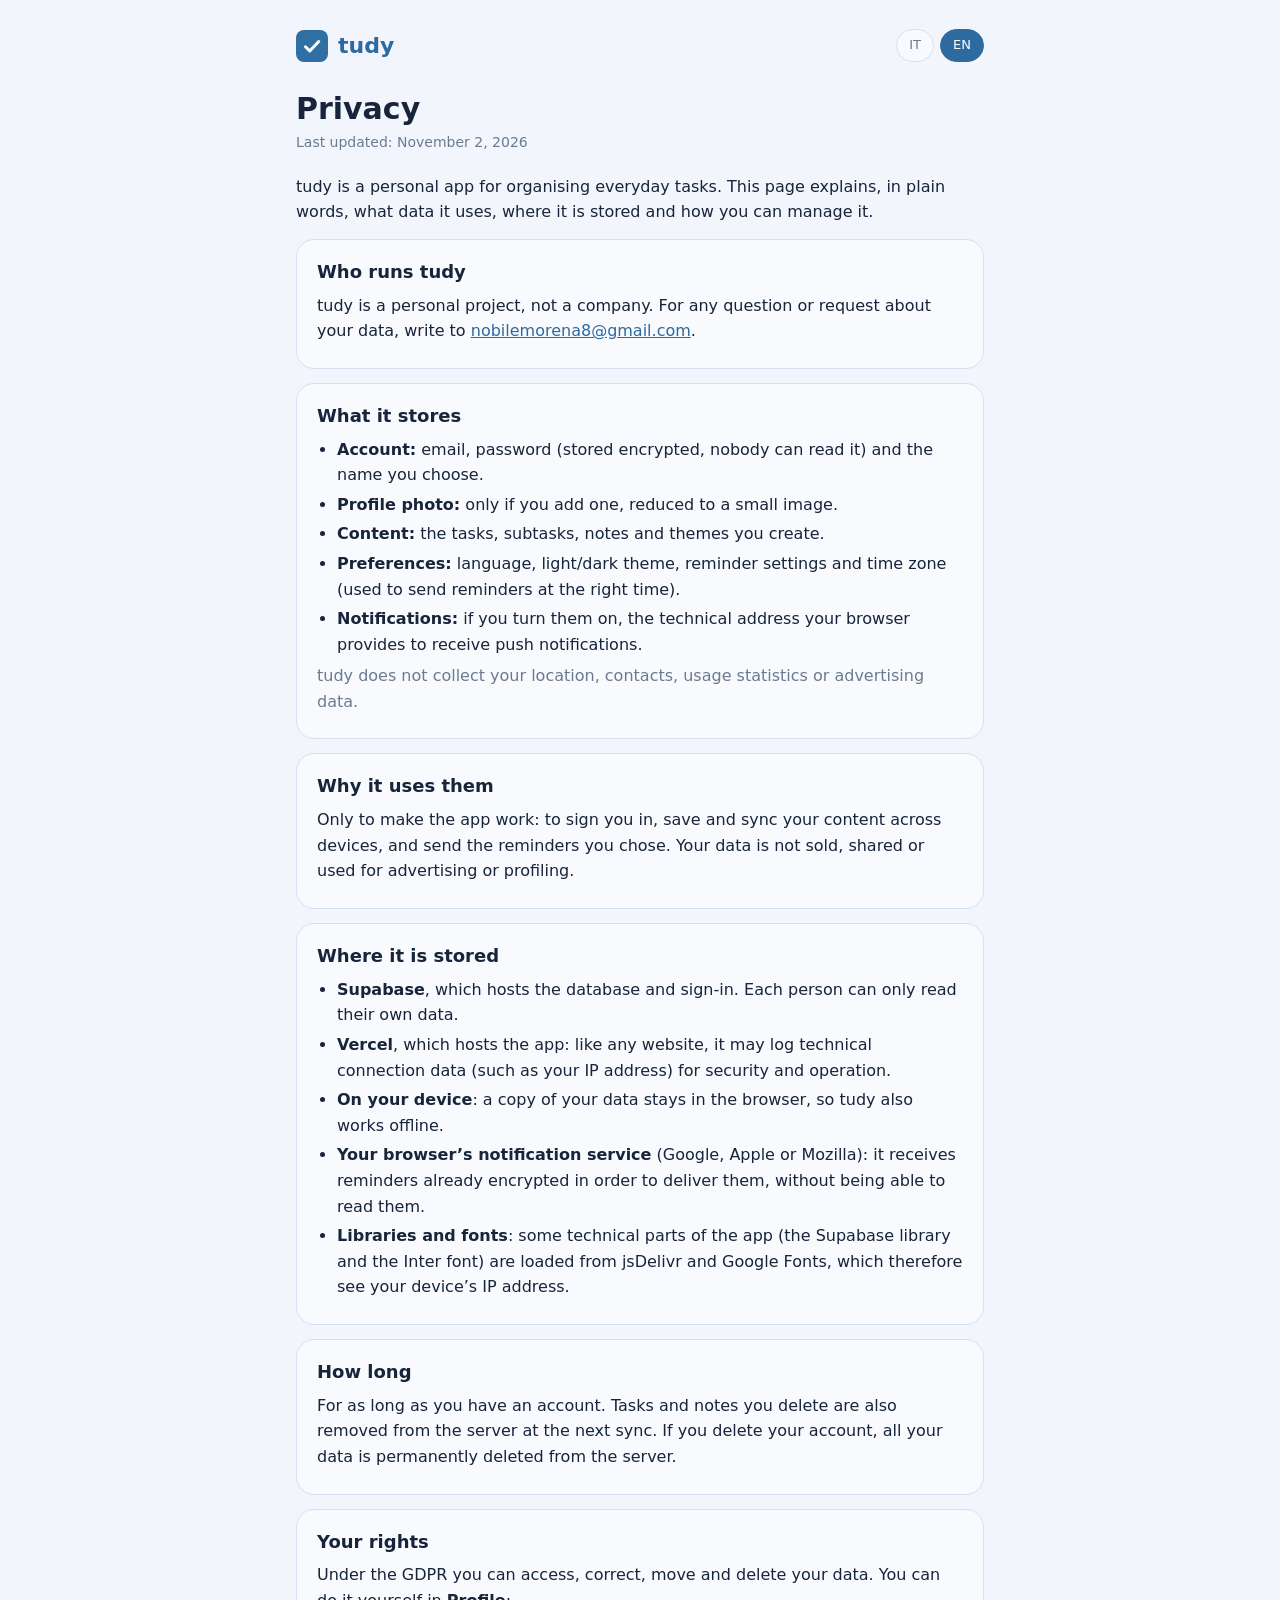
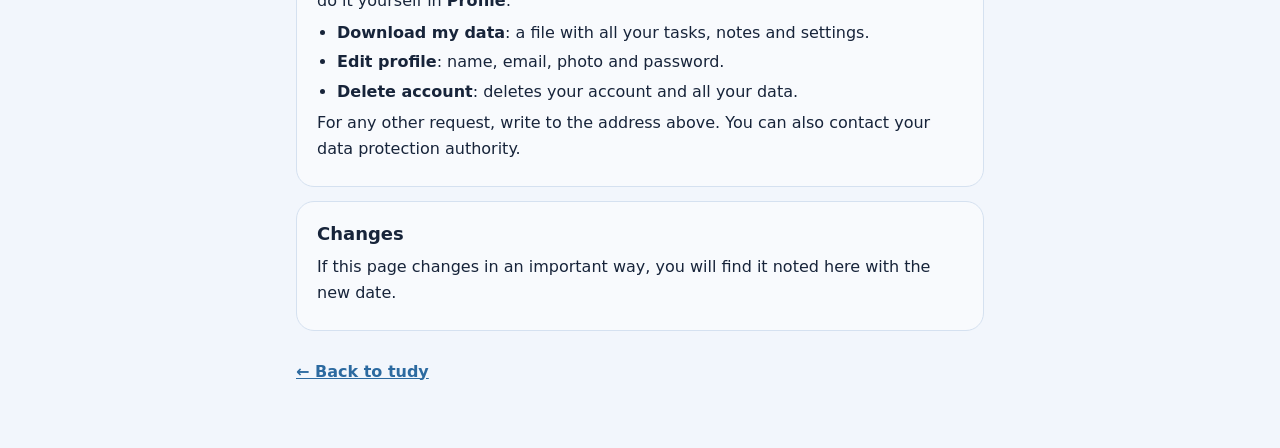
==== privacy.html @ e4726b3e "Add files via upload" ====
<!DOCTYPE html>
<html lang="it">
<head>
<meta charset="UTF-8">
<meta name="viewport" content="width=device-width, initial-scale=1, viewport-fit=cover">
<meta name="theme-color" content="#0c1424">
<link rel="icon" type="image/png" sizes="64x64" href="icons/favicon-64.png">
<title>tudy · Privacy</title>
<style>
:root{--bg:#f2f6fc;--sf:#f8fafd;--bd:#d5e1f0;--ac:#2c6aa0;--acs:#2c6aa0;--tx:#17243a;--mu:#6b7a90}
.dark{--bg:#0c1424;--sf:#151c2c;--bd:#1f3a57;--ac:#2f6fa3;--acs:#7fb1dc;--tx:#f2f5fa;--mu:#8a97ab}
*{box-sizing:border-box}
body{margin:0;font:16px/1.6 Inter,system-ui,-apple-system,"Segoe UI",Roboto,sans-serif;background:var(--bg);color:var(--tx)}
main{max-width:720px;margin:0 auto;padding:calc(28px + env(safe-area-inset-top)) 16px 64px}
.top{display:flex;align-items:center;justify-content:space-between;gap:12px}
.logo{display:flex;align-items:center;gap:10px;font-weight:700;font-size:22px;color:var(--acs);text-decoration:none}
.logo svg{width:32px;height:32px}
.lang{display:flex;gap:6px}
.lang button{border:1px solid var(--bd);background:var(--sf);color:var(--mu);border-radius:999px;padding:5px 12px;font:inherit;font-size:13px;cursor:pointer}
.lang button.on{background:var(--ac);border-color:var(--ac);color:#fff}
h1{font-size:30px;line-height:1.2;margin:28px 0 4px}
.date{color:var(--mu);font-size:14px;margin:0}
.lead{margin:20px 0 8px}
section{background:var(--sf);border:1px solid var(--bd);border-radius:18px;padding:18px 20px;margin-top:14px}
h2{font-size:18px;margin:0 0 6px}
p{margin:6px 0}ul{margin:6px 0;padding-left:20px}li{margin:4px 0}
.mu{color:var(--mu)}a{color:var(--acs)}
.back{display:inline-block;margin-top:28px;font-weight:600}
[data-l]{display:none}html[lang=it] [data-l=it],html[lang=en] [data-l=en]{display:block}
</style>
</head>
<body>
<main>
 <div class="top">
  <a class="logo" href="./"><svg viewBox="0 0 64 64" aria-hidden="true"><rect width="64" height="64" rx="16" fill="#2f6fa3"/><path d="M19 33.5l8.5 8.5L45.5 23" fill="none" stroke="#fff" stroke-width="6" stroke-linecap="round" stroke-linejoin="round"/></svg>tudy</a>
  <div class="lang"><button data-set="it">IT</button><button data-set="en">EN</button></div>
 </div>

 <!-- ===== ITALIANO ===== -->
 <div data-l="it">
  <h1>Privacy</h1>
  <p class="date">Ultimo aggiornamento: 2 novembre 2026</p>
  <p class="lead">tudy è un’app personale per organizzare le attività di ogni giorno. Questa pagina spiega, in modo semplice, quali dati usa, dove sono conservati e come puoi gestirli.</p>
  <section><h2>Chi gestisce tudy</h2><p>tudy è un progetto personale, non un’azienda. Per qualsiasi domanda o richiesta sui tuoi dati scrivi a <a class="contact" href="#"></a>.</p></section>
  <section><h2>Quali dati salva</h2><ul>
   <li><b>Account:</b> email, password (conservata cifrata, nessuno può leggerla) e il nome che scegli.</li>
   <li><b>Foto profilo:</b> solo se ne aggiungi una, ridotta a un’immagine piccola.</li>
   <li><b>Contenuti:</b> attività, sottoattività, note e temi che crei.</li>
   <li><b>Preferenze:</b> lingua, tema chiaro/scuro, impostazioni degli avvisi e fuso orario (serve a mandare gli avvisi all’ora giusta).</li>
   <li><b>Notifiche:</b> se le attivi, l’indirizzo tecnico che il tuo browser fornisce per ricevere le notifiche push.</li>
  </ul><p class="mu">tudy non raccoglie la tua posizione, i contatti, statistiche di utilizzo o dati per la pubblicità.</p></section>
  <section><h2>Perché li usa</h2><p>Solo per far funzionare l’app: farti accedere, salvare e sincronizzare i tuoi contenuti tra i dispositivi e mandarti gli avvisi che hai scelto. I dati non vengono venduti, ceduti né usati per pubblicità o profilazione.</p></section>
  <section><h2>Dove sono conservati</h2><ul>
   <li><b>Supabase</b>, il servizio che ospita il database e gli accessi. Ogni persona può leggere solo i propri dati.</li>
   <li><b>Vercel</b>, che ospita l’app: come ogni sito, può registrare dati tecnici di connessione (ad esempio l’indirizzo IP) per sicurezza e funzionamento.</li>
   <li><b>Sul tuo dispositivo</b>: una copia dei dati resta nel browser, così tudy funziona anche offline.</li>
   <li><b>Servizi di notifica</b> del tuo browser (Google, Apple o Mozilla): ricevono gli avvisi già cifrati per consegnarli, senza poterne leggere il contenuto.</li>
   <li><b>Librerie e font</b>: alcune parti tecniche dell’app (la libreria di Supabase e il font Inter) vengono scaricate da jsDelivr e Google Fonts, che vedono quindi l’indirizzo IP del dispositivo.</li>
  </ul></section>
  <section><h2>Per quanto tempo</h2><p>Finché hai un account. Le attività e le note che elimini vengono cancellate anche dal server alla sincronizzazione successiva. Se elimini l’account, tutti i tuoi dati vengono cancellati dal server in modo definitivo.</p></section>
  <section><h2>I tuoi diritti</h2><p>In base al GDPR puoi accedere ai tuoi dati, correggerli, portarli altrove e cancellarli. Lo puoi fare da solo in <b>Profilo</b>:</p><ul>
   <li><b>Scarica i miei dati</b>: un file con tutte le tue attività, note e impostazioni.</li>
   <li><b>Modifica profilo</b>: nome, email, foto e password.</li>
   <li><b>Elimina account</b>: cancella l’account e tutti i dati.</li>
  </ul><p>Per qualsiasi altra richiesta scrivi all’indirizzo indicato sopra. Puoi anche rivolgerti al Garante per la protezione dei dati personali.</p></section>
  <section><h2>Modifiche</h2><p>Se questa pagina cambia in modo importante, lo troverai indicato qui con la nuova data.</p></section>
  <a class="back" href="./">← Torna a tudy</a>
 </div>

 <!-- ===== ENGLISH ===== -->
 <div data-l="en">
  <h1>Privacy</h1>
  <p class="date">Last updated: November 2, 2026</p>
  <p class="lead">tudy is a personal app for organising everyday tasks. This page explains, in plain words, what data it uses, where it is stored and how you can manage it.</p>
  <section><h2>Who runs tudy</h2><p>tudy is a personal project, not a company. For any question or request about your data, write to <a class="contact" href="#"></a>.</p></section>
  <section><h2>What it stores</h2><ul>
   <li><b>Account:</b> email, password (stored encrypted, nobody can read it) and the name you choose.</li>
   <li><b>Profile photo:</b> only if you add one, reduced to a small image.</li>
   <li><b>Content:</b> the tasks, subtasks, notes and themes you create.</li>
   <li><b>Preferences:</b> language, light/dark theme, reminder settings and time zone (used to send reminders at the right time).</li>
   <li><b>Notifications:</b> if you turn them on, the technical address your browser provides to receive push notifications.</li>
  </ul><p class="mu">tudy does not collect your location, contacts, usage statistics or advertising data.</p></section>
  <section><h2>Why it uses them</h2><p>Only to make the app work: to sign you in, save and sync your content across devices, and send the reminders you chose. Your data is not sold, shared or used for advertising or profiling.</p></section>
  <section><h2>Where it is stored</h2><ul>
   <li><b>Supabase</b>, which hosts the database and sign-in. Each person can only read their own data.</li>
   <li><b>Vercel</b>, which hosts the app: like any website, it may log technical connection data (such as your IP address) for security and operation.</li>
   <li><b>On your device</b>: a copy of your data stays in the browser, so tudy also works offline.</li>
   <li><b>Your browser’s notification service</b> (Google, Apple or Mozilla): it receives reminders already encrypted in order to deliver them, without being able to read them.</li>
   <li><b>Libraries and fonts</b>: some technical parts of the app (the Supabase library and the Inter font) are loaded from jsDelivr and Google Fonts, which therefore see your device’s IP address.</li>
  </ul></section>
  <section><h2>How long</h2><p>For as long as you have an account. Tasks and notes you delete are also removed from the server at the next sync. If you delete your account, all your data is permanently deleted from the server.</p></section>
  <section><h2>Your rights</h2><p>Under the GDPR you can access, correct, move and delete your data. You can do it yourself in <b>Profile</b>:</p><ul>
   <li><b>Download my data</b>: a file with all your tasks, notes and settings.</li>
   <li><b>Edit profile</b>: name, email, photo and password.</li>
   <li><b>Delete account</b>: deletes your account and all your data.</li>
  </ul><p>For any other request, write to the address above. You can also contact your data protection authority.</p></section>
  <section><h2>Changes</h2><p>If this page changes in an important way, you will find it noted here with the new date.</p></section>
  <a class="back" href="./">← Back to tudy</a>
 </div>
</main>
<script>
// Indirizzo per le richieste sulla privacy: cambialo solo qui.
var CONTACT='nobilemorena8@gmail.com';
(function(){var h=document.documentElement,q=new URLSearchParams(location.search).get('lang'),t='dark',l;
 try{var d=JSON.parse(localStorage.getItem('tudy.v2'));if(d){if(d.theme)t=d.theme;l=d.lang}}catch(e){}
 if(!l)l=(navigator.language||'en').slice(0,2)=='it'?'it':'en';if(q=='it'||q=='en')l=q;
 if(!(function(){try{return JSON.parse(localStorage.getItem('tudy.v2')).theme}catch(e){}})()&&matchMedia('(prefers-color-scheme: light)').matches)t='light';
 if(t=='dark')document.body.classList.add('dark');document.querySelector('meta[name=theme-color]').content=t=='dark'?'#0c1424':'#f2f6fc';
 var set=function(x){h.lang=x;document.title='tudy · Privacy';document.querySelectorAll('[data-set]').forEach(function(b){b.classList.toggle('on',b.dataset.set==x)})};set(l);
 document.querySelectorAll('[data-set]').forEach(function(b){b.onclick=function(){set(b.dataset.set)}});
 document.querySelectorAll('.contact').forEach(function(a){a.textContent=CONTACT;a.href='mailto:'+CONTACT})})();
</script>
</body>
</html>
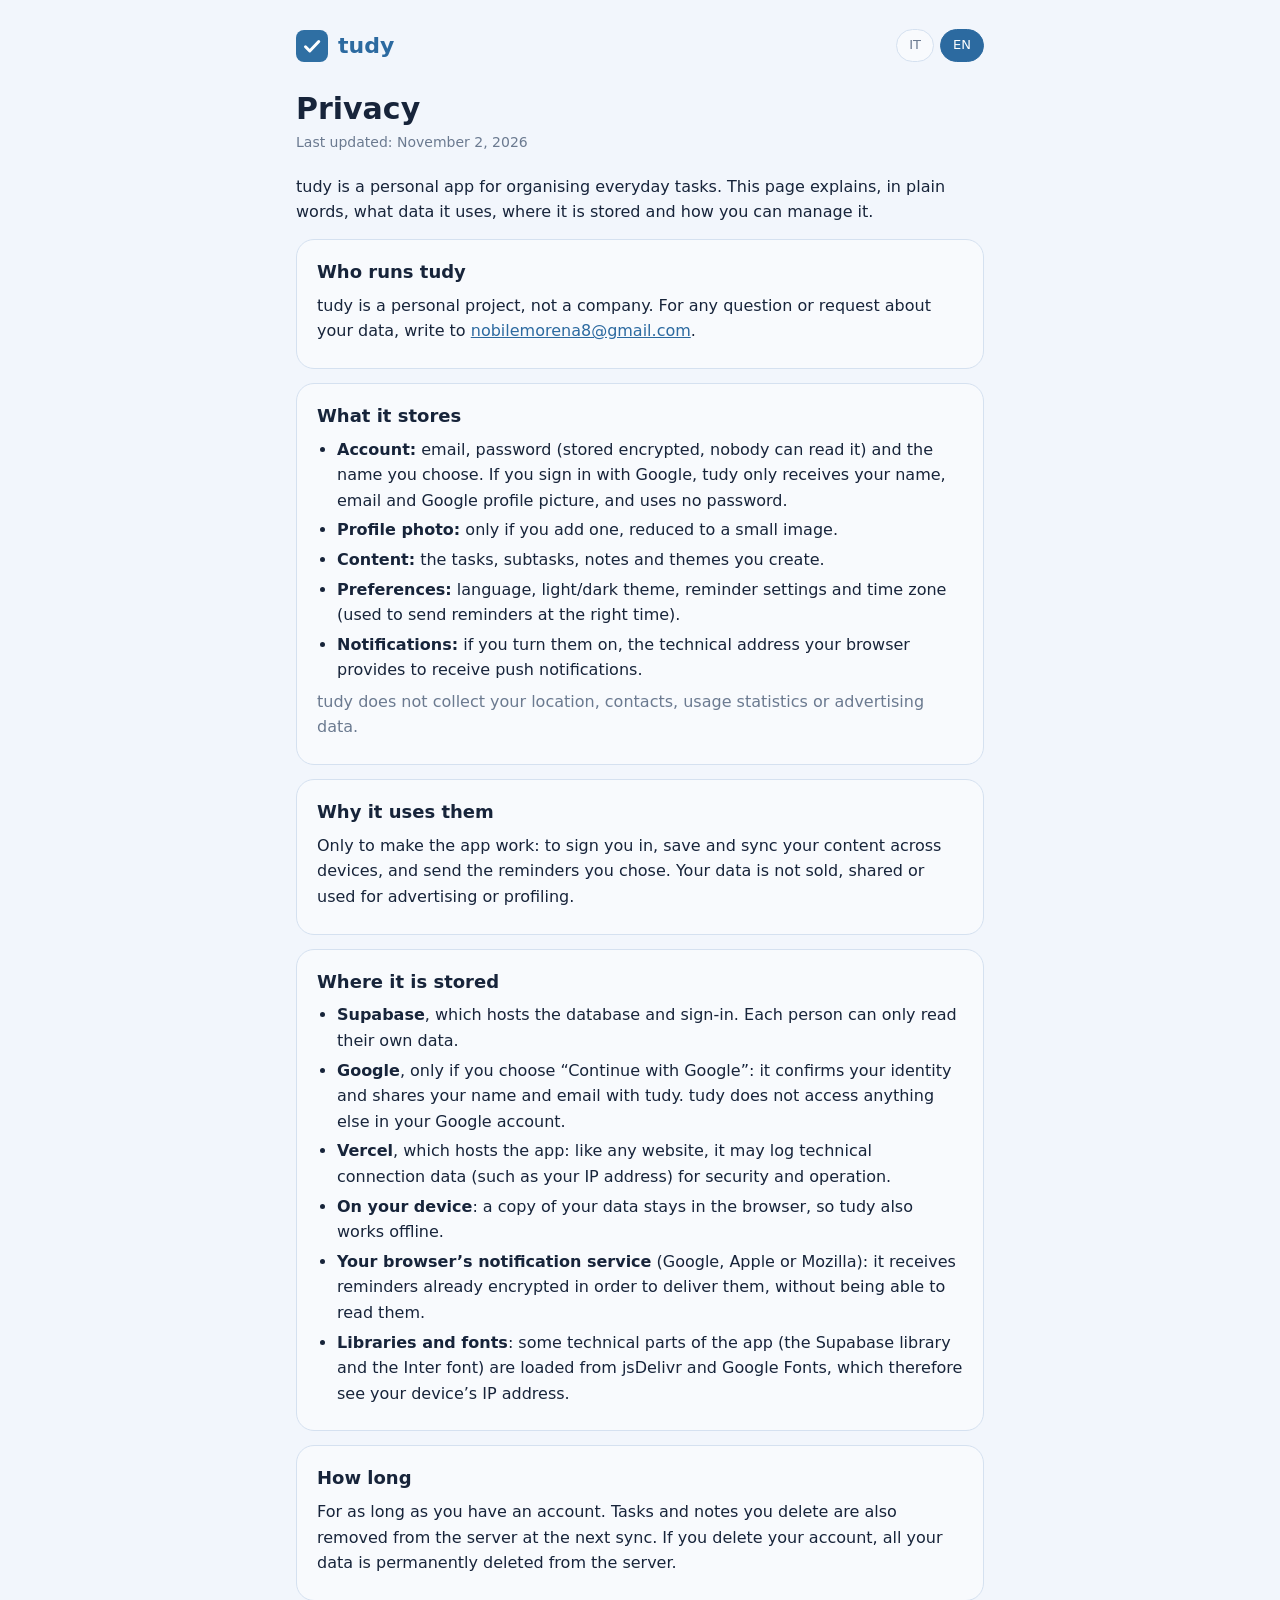
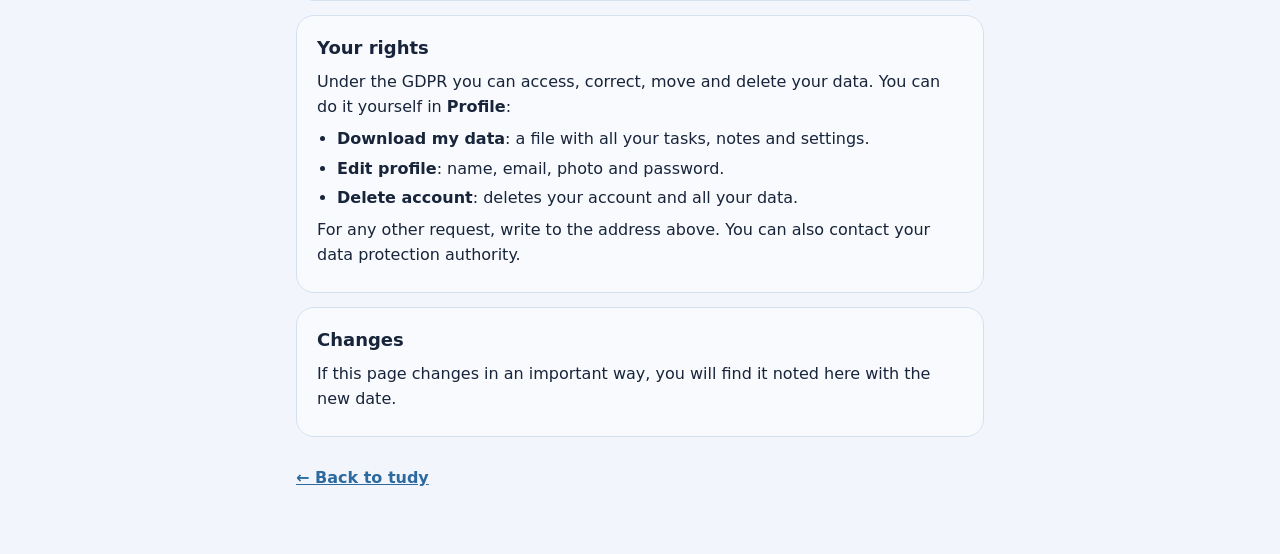
==== commit 035e9f09: "Add files via upload" ====
--- a/privacy.html
+++ b/privacy.html
@@ -43,7 +43,7 @@
   <p class="lead">tudy è un’app personale per organizzare le attività di ogni giorno. Questa pagina spiega, in modo semplice, quali dati usa, dove sono conservati e come puoi gestirli.</p>
   <section><h2>Chi gestisce tudy</h2><p>tudy è un progetto personale, non un’azienda. Per qualsiasi domanda o richiesta sui tuoi dati scrivi a <a class="contact" href="#"></a>.</p></section>
   <section><h2>Quali dati salva</h2><ul>
-   <li><b>Account:</b> email, password (conservata cifrata, nessuno può leggerla) e il nome che scegli.</li>
+   <li><b>Account:</b> email, password (conservata cifrata, nessuno può leggerla) e il nome che scegli. Se entri con Google, tudy riceve da Google solo nome, email e foto del profilo Google, e non usa nessuna password.</li>
    <li><b>Foto profilo:</b> solo se ne aggiungi una, ridotta a un’immagine piccola.</li>
    <li><b>Contenuti:</b> attività, sottoattività, note e temi che crei.</li>
    <li><b>Preferenze:</b> lingua, tema chiaro/scuro, impostazioni degli avvisi e fuso orario (serve a mandare gli avvisi all’ora giusta).</li>
@@ -52,6 +52,7 @@
   <section><h2>Perché li usa</h2><p>Solo per far funzionare l’app: farti accedere, salvare e sincronizzare i tuoi contenuti tra i dispositivi e mandarti gli avvisi che hai scelto. I dati non vengono venduti, ceduti né usati per pubblicità o profilazione.</p></section>
   <section><h2>Dove sono conservati</h2><ul>
    <li><b>Supabase</b>, il servizio che ospita il database e gli accessi. Ogni persona può leggere solo i propri dati.</li>
+   <li><b>Google</b>, solo se scegli “Continua con Google”: verifica la tua identità e comunica a tudy nome ed email. tudy non accede a nient’altro del tuo account Google.</li>
    <li><b>Vercel</b>, che ospita l’app: come ogni sito, può registrare dati tecnici di connessione (ad esempio l’indirizzo IP) per sicurezza e funzionamento.</li>
    <li><b>Sul tuo dispositivo</b>: una copia dei dati resta nel browser, così tudy funziona anche offline.</li>
    <li><b>Servizi di notifica</b> del tuo browser (Google, Apple o Mozilla): ricevono gli avvisi già cifrati per consegnarli, senza poterne leggere il contenuto.</li>
@@ -74,7 +75,7 @@
   <p class="lead">tudy is a personal app for organising everyday tasks. This page explains, in plain words, what data it uses, where it is stored and how you can manage it.</p>
   <section><h2>Who runs tudy</h2><p>tudy is a personal project, not a company. For any question or request about your data, write to <a class="contact" href="#"></a>.</p></section>
   <section><h2>What it stores</h2><ul>
-   <li><b>Account:</b> email, password (stored encrypted, nobody can read it) and the name you choose.</li>
+   <li><b>Account:</b> email, password (stored encrypted, nobody can read it) and the name you choose. If you sign in with Google, tudy only receives your name, email and Google profile picture, and uses no password.</li>
    <li><b>Profile photo:</b> only if you add one, reduced to a small image.</li>
    <li><b>Content:</b> the tasks, subtasks, notes and themes you create.</li>
    <li><b>Preferences:</b> language, light/dark theme, reminder settings and time zone (used to send reminders at the right time).</li>
@@ -83,6 +84,7 @@
   <section><h2>Why it uses them</h2><p>Only to make the app work: to sign you in, save and sync your content across devices, and send the reminders you chose. Your data is not sold, shared or used for advertising or profiling.</p></section>
   <section><h2>Where it is stored</h2><ul>
    <li><b>Supabase</b>, which hosts the database and sign-in. Each person can only read their own data.</li>
+   <li><b>Google</b>, only if you choose “Continue with Google”: it confirms your identity and shares your name and email with tudy. tudy does not access anything else in your Google account.</li>
    <li><b>Vercel</b>, which hosts the app: like any website, it may log technical connection data (such as your IP address) for security and operation.</li>
    <li><b>On your device</b>: a copy of your data stays in the browser, so tudy also works offline.</li>
    <li><b>Your browser’s notification service</b> (Google, Apple or Mozilla): it receives reminders already encrypted in order to deliver them, without being able to read them.</li>
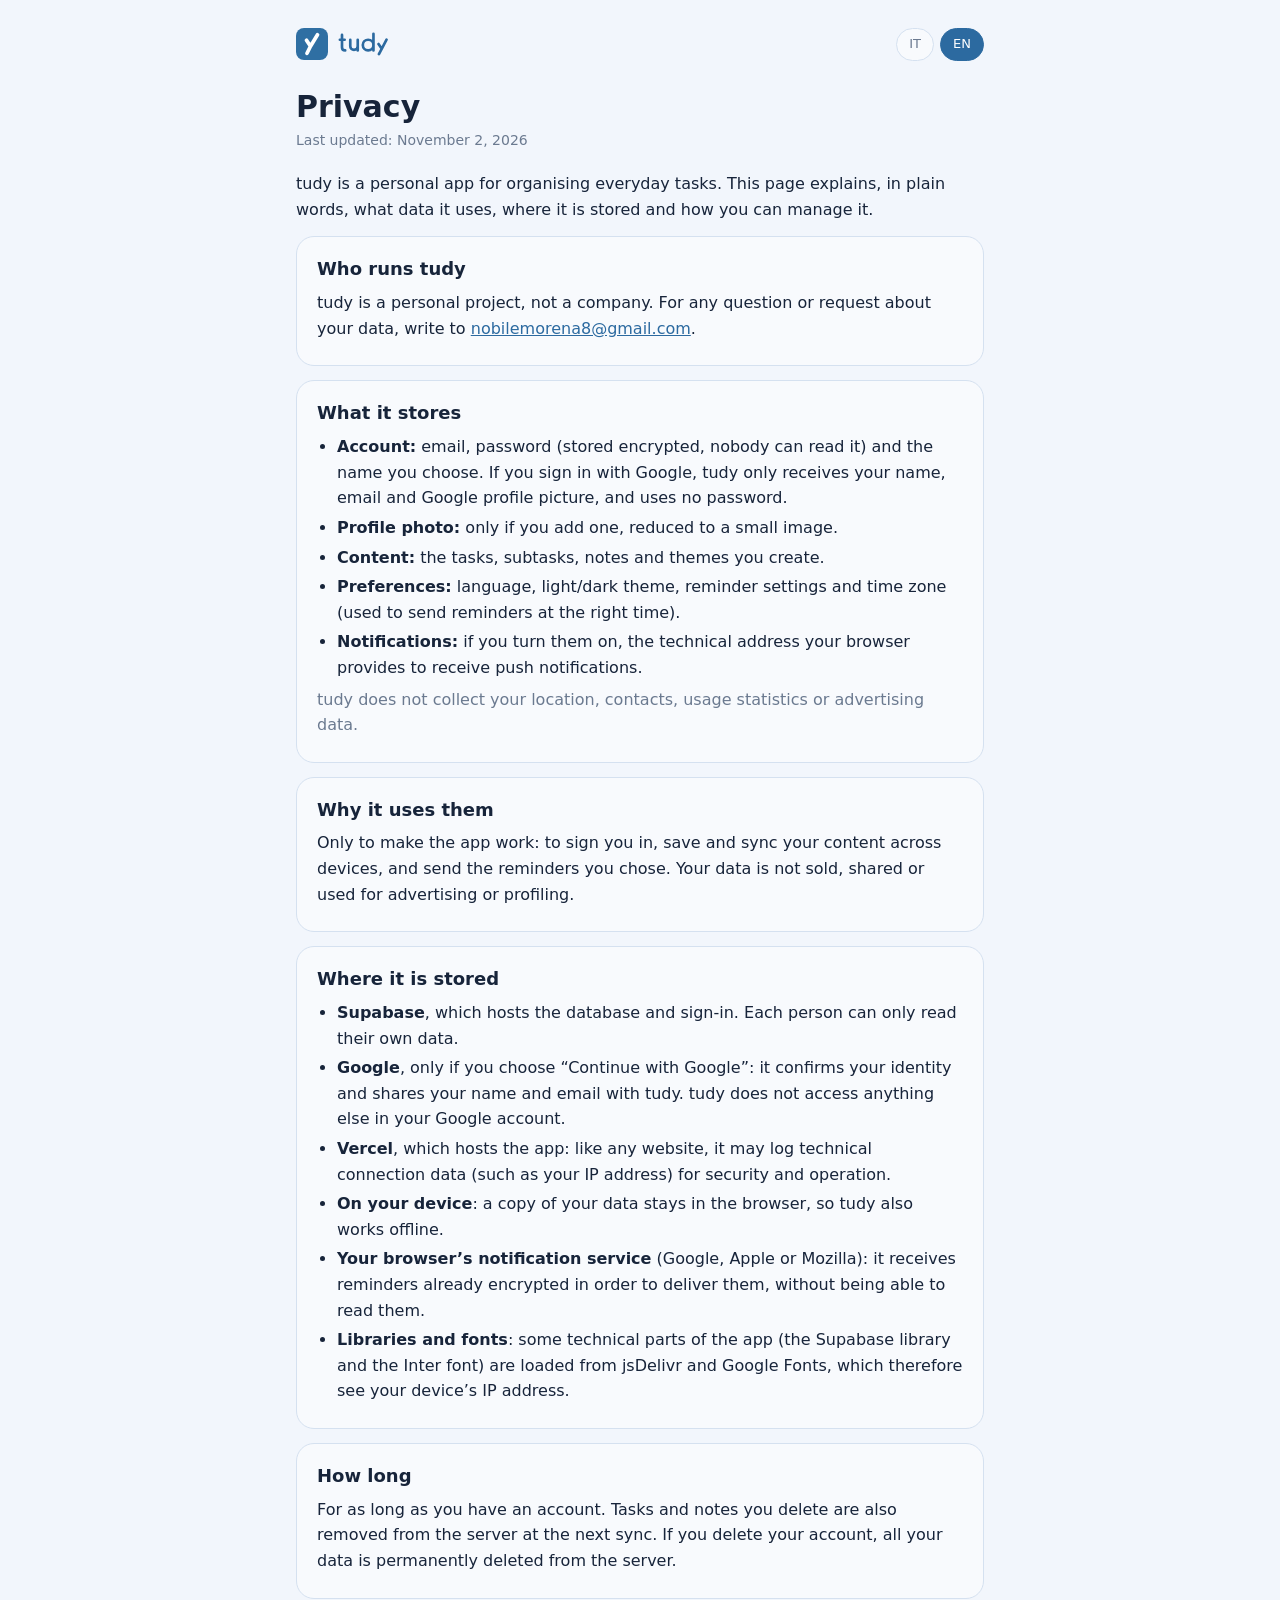
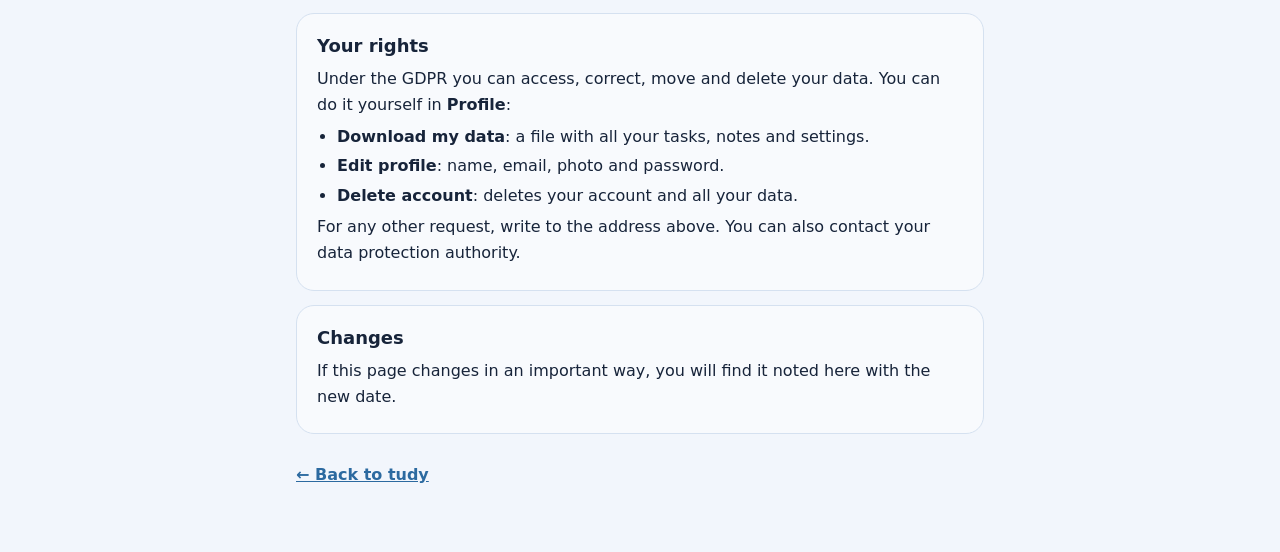
==== commit ca3170cc: "Add files via upload" ====
--- a/privacy.html
+++ b/privacy.html
@@ -14,7 +14,7 @@
 main{max-width:720px;margin:0 auto;padding:calc(28px + env(safe-area-inset-top)) 16px 64px}
 .top{display:flex;align-items:center;justify-content:space-between;gap:12px}
 .logo{display:flex;align-items:center;gap:10px;font-weight:700;font-size:22px;color:var(--acs);text-decoration:none}
-.logo svg{width:32px;height:32px}
+.logo svg:first-child{width:32px;height:32px}.logo{position:relative}
 .lang{display:flex;gap:6px}
 .lang button{border:1px solid var(--bd);background:var(--sf);color:var(--mu);border-radius:999px;padding:5px 12px;font:inherit;font-size:13px;cursor:pointer}
 .lang button.on{background:var(--ac);border-color:var(--ac);color:#fff}
@@ -32,7 +32,7 @@
 <body>
 <main>
  <div class="top">
-  <a class="logo" href="./"><svg viewBox="0 0 64 64" aria-hidden="true"><rect width="64" height="64" rx="16" fill="#2f6fa3"/><path d="M19 33.5l8.5 8.5L45.5 23" fill="none" stroke="#fff" stroke-width="6" stroke-linecap="round" stroke-linejoin="round"/></svg>tudy</a>
+  <a class="logo" href="./"><svg viewBox="0 0 64 64" aria-hidden="true"><rect width="64" height="64" rx="16" fill="#2f6fa3"/><path d="M21 24.5L29 36.5L43 13.5M29 36.5L22 50.5" fill="none" stroke="#fff" stroke-width="7.5" stroke-linecap="round" stroke-linejoin="round"/></svg><svg viewBox="0 1 189 90" style="height:24px;width:auto" aria-hidden="true"><path d="M15.0 12V58Q15.0 70 27.0 70M7.0 30H25.0 M46.0 30V54A14 14 0 0 0 74.0 54V30M74.0 54V70 M133.0 8V70 M93.0 50A20 20 0 1 0 133.0 50A20 20 0 1 0 93.0 50 M152.0 46L164.0 64L182.0 30M164.0 64L153.5 84" fill="none" stroke="currentColor" stroke-width="10" stroke-linecap="round" stroke-linejoin="round"/></svg><span style="position:absolute;width:1px;height:1px;overflow:hidden;clip:rect(0 0 0 0)">tudy</span></a>
   <div class="lang"><button data-set="it">IT</button><button data-set="en">EN</button></div>
  </div>
 
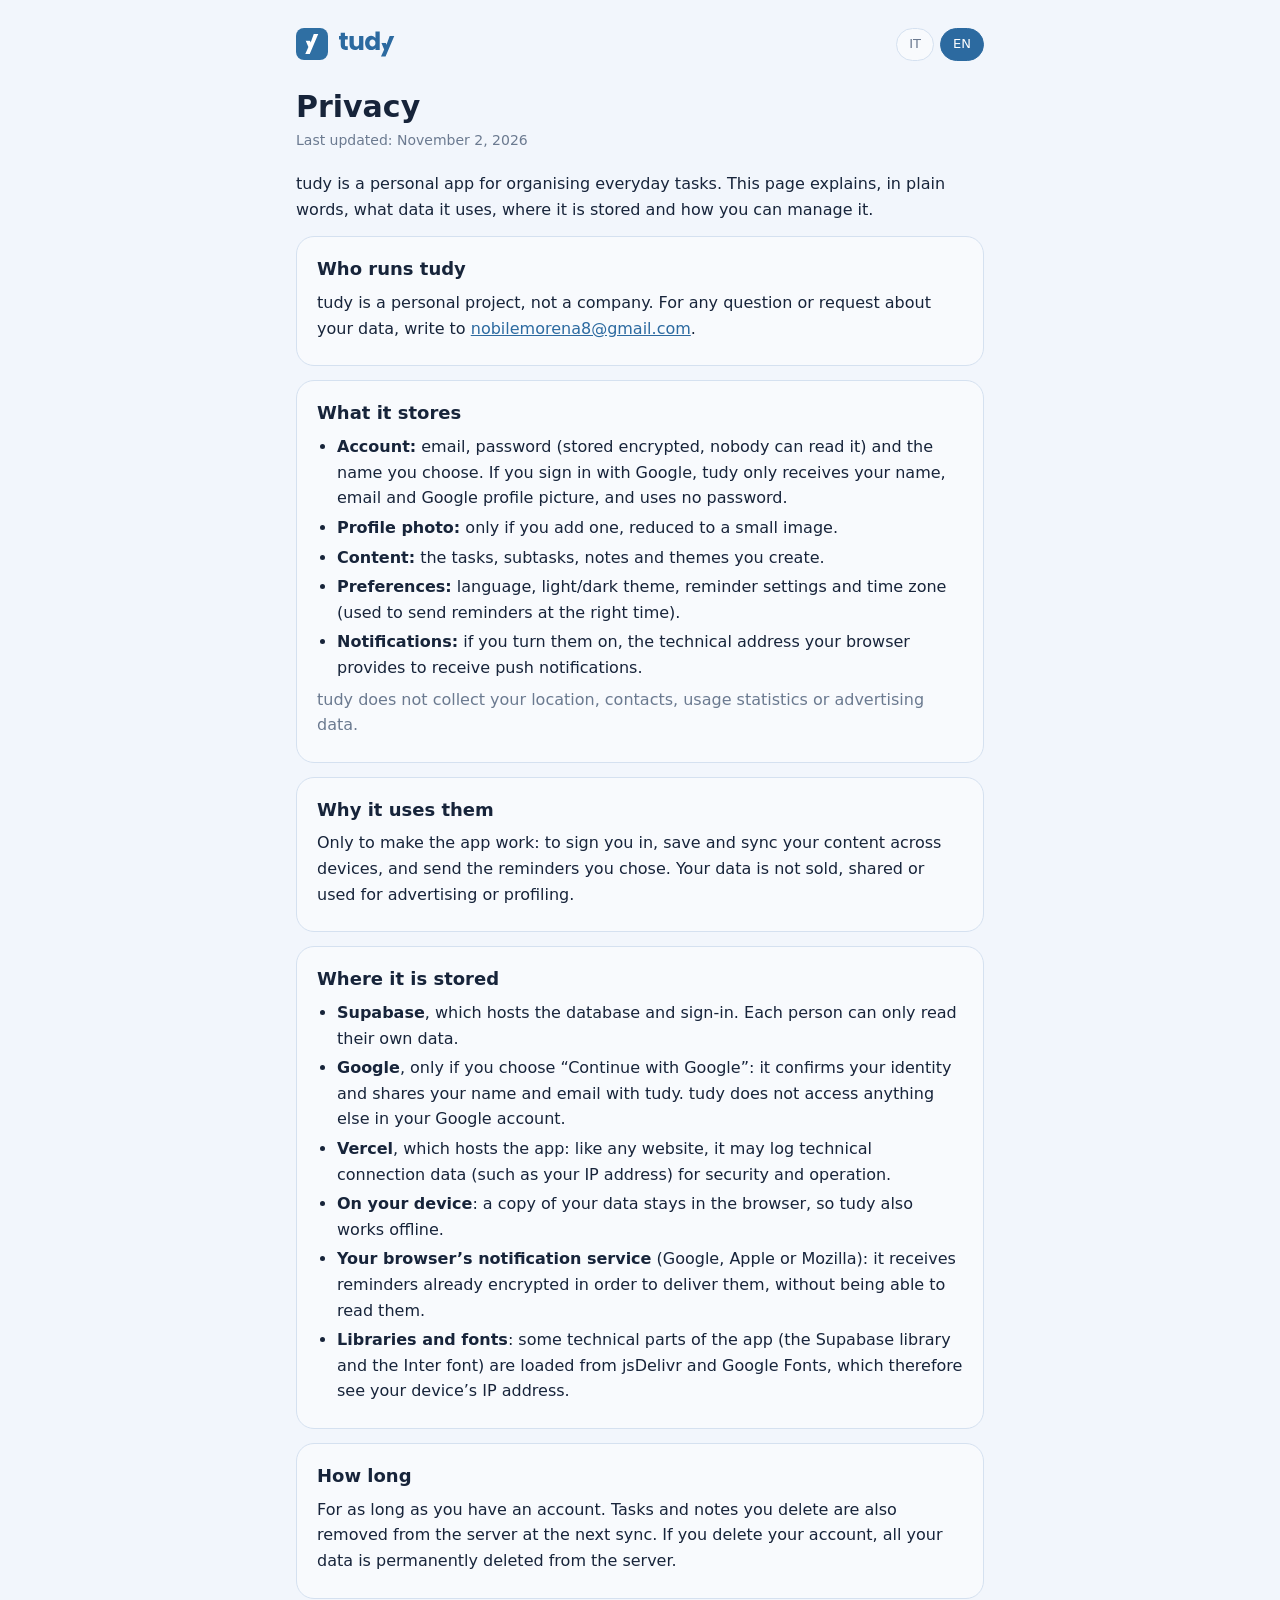
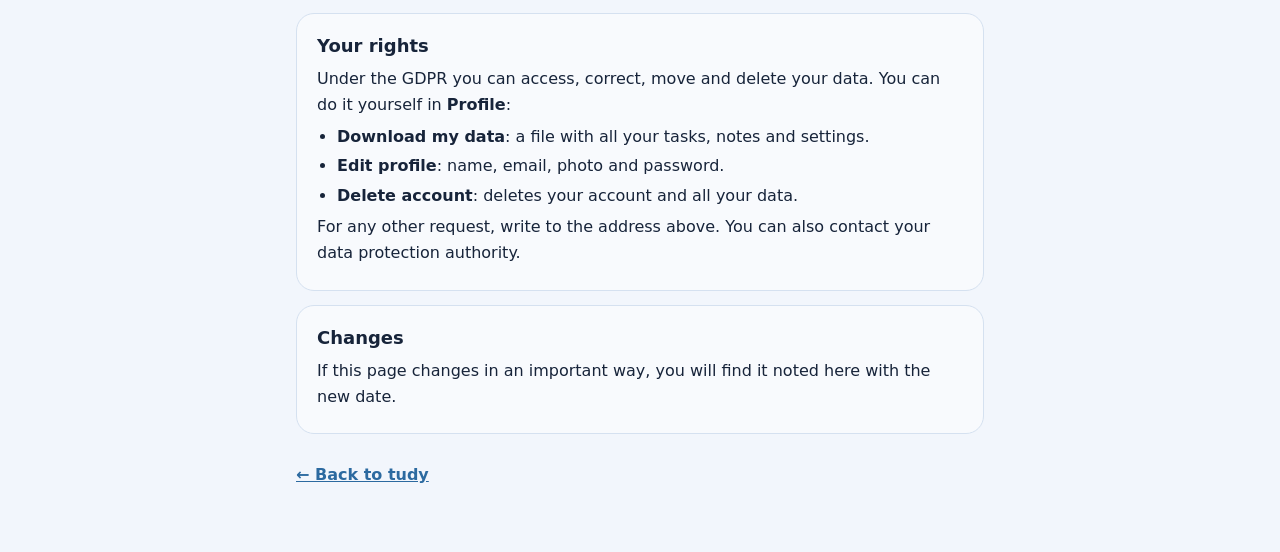
==== commit 14bed45f: "Add files via upload" ====
--- a/privacy.html
+++ b/privacy.html
@@ -32,7 +32,7 @@
 <body>
 <main>
  <div class="top">
-  <a class="logo" href="./"><svg viewBox="0 0 64 64" aria-hidden="true"><rect width="64" height="64" rx="16" fill="#2f6fa3"/><path d="M21 24.5L29 36.5L43 13.5M29 36.5L22 50.5" fill="none" stroke="#fff" stroke-width="7.5" stroke-linecap="round" stroke-linejoin="round"/></svg><svg viewBox="0 1 189 90" style="height:24px;width:auto" aria-hidden="true"><path d="M15.0 12V58Q15.0 70 27.0 70M7.0 30H25.0 M46.0 30V54A14 14 0 0 0 74.0 54V30M74.0 54V70 M133.0 8V70 M93.0 50A20 20 0 1 0 133.0 50A20 20 0 1 0 93.0 50 M152.0 46L164.0 64L182.0 30M164.0 64L153.5 84" fill="none" stroke="currentColor" stroke-width="10" stroke-linecap="round" stroke-linejoin="round"/></svg><span style="position:absolute;width:1px;height:1px;overflow:hidden;clip:rect(0 0 0 0)">tudy</span></a>
+  <a class="logo" href="./"><svg viewBox="0 0 64 64" aria-hidden="true"><rect width="64" height="64" rx="16" fill="#2f6fa3"/><g transform="translate(13.79 39.12) scale(0.04860)"><mask id="pic" maskUnits="userSpaceOnUse" x="-301" y="-858" width="1233" height="1423"><rect x="-301" y="-858" width="1233" height="1423" fill="#fff"/><rect x="-201" y="-758" width="520" height="479" fill="#000"/></mask><path d="M632 -558 282 265H98L226 -19L-1 -558H190L319 -209L447 -558Z" fill="#fff" mask="url(#pic)"/></g></svg><svg viewBox="-20 -760 2282 1045" style="height:26px;width:auto" aria-hidden="true"><defs><mask id="wmp"><rect x="-40" y="-780" width="2342" height="1105" fill="#fff"/><rect x="609" y="-1558" width="1320" height="1279" fill="#000"/></mask></defs><path d="M373 -145V0H286Q193 0 141 -46Q89 -91 89 -194V-416H21V-558H89V-694H260V-558H372V-416H260V-192Q260 -167 272 -156Q284 -145 312 -145Z M999 -558V0H828V-76Q802 -39 758 -16Q713 6 659 6Q595 6 546 -22Q497 -51 470 -105Q443 -159 443 -232V-558H613V-255Q613 -199 642 -168Q671 -137 720 -137Q770 -137 799 -168Q828 -199 828 -255V-558Z M1314 -566Q1369 -566 1414 -543Q1460 -520 1486 -481V-740H1657V0H1486V-80Q1462 -40 1418 -16Q1373 8 1314 8Q1245 8 1189 -28Q1133 -63 1100 -128Q1068 -194 1068 -280Q1068 -366 1100 -431Q1133 -496 1189 -531Q1245 -566 1314 -566ZM1364 -417Q1313 -417 1278 -380Q1242 -344 1242 -280Q1242 -216 1278 -178Q1313 -141 1364 -141Q1415 -141 1450 -178Q1486 -215 1486 -279Q1486 -343 1450 -380Q1415 -417 1364 -417Z" fill="currentColor"/><path d="M2242 -558 1892 265H1708L1836 -19L1609 -558H1800L1929 -209L2057 -558Z" fill="currentColor" mask="url(#wmp)"/></svg><span style="position:absolute;width:1px;height:1px;overflow:hidden;clip:rect(0 0 0 0)">tudy</span></a>
   <div class="lang"><button data-set="it">IT</button><button data-set="en">EN</button></div>
  </div>
 
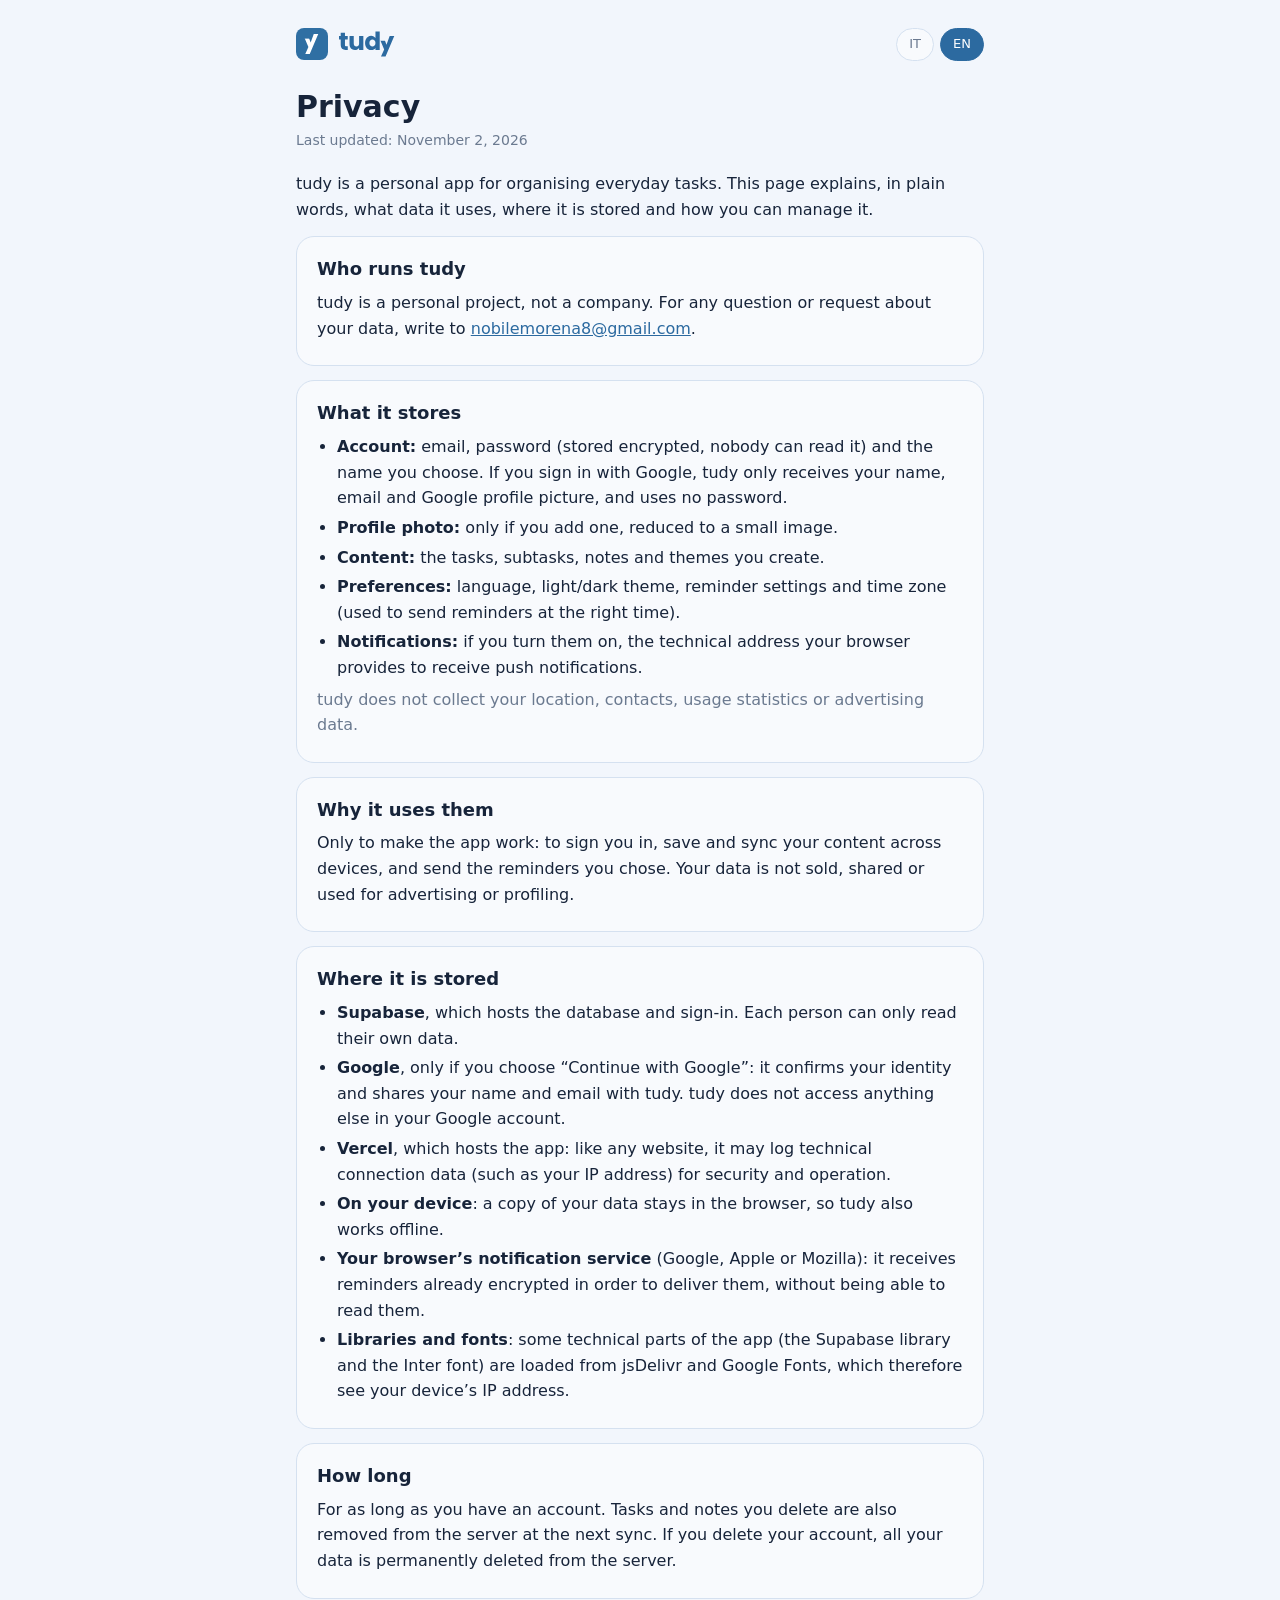
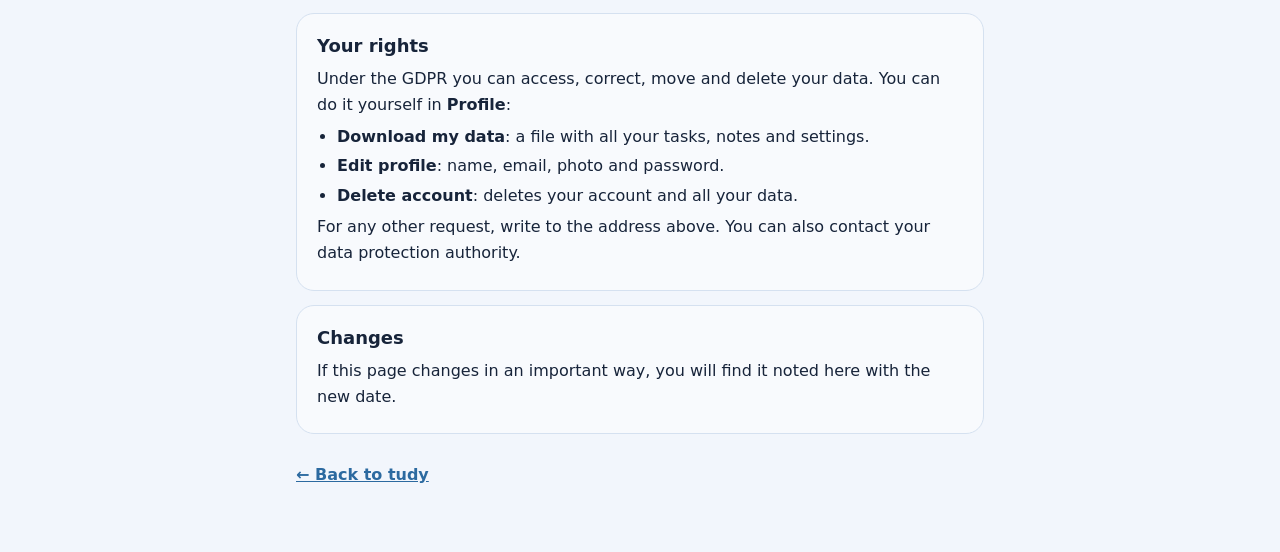
==== commit e3372d79: "Add files via upload" ====
--- a/privacy.html
+++ b/privacy.html
@@ -32,7 +32,7 @@
 <body>
 <main>
  <div class="top">
-  <a class="logo" href="./"><svg viewBox="0 0 64 64" aria-hidden="true"><rect width="64" height="64" rx="16" fill="#2f6fa3"/><g transform="translate(13.79 39.12) scale(0.04860)"><mask id="pic" maskUnits="userSpaceOnUse" x="-301" y="-858" width="1233" height="1423"><rect x="-301" y="-858" width="1233" height="1423" fill="#fff"/><rect x="-201" y="-758" width="520" height="479" fill="#000"/></mask><path d="M632 -558 282 265H98L226 -19L-1 -558H190L319 -209L447 -558Z" fill="#fff" mask="url(#pic)"/></g></svg><svg viewBox="-20 -760 2282 1045" style="height:26px;width:auto" aria-hidden="true"><defs><mask id="wmp"><rect x="-40" y="-780" width="2342" height="1105" fill="#fff"/><rect x="609" y="-1558" width="1320" height="1279" fill="#000"/></mask></defs><path d="M373 -145V0H286Q193 0 141 -46Q89 -91 89 -194V-416H21V-558H89V-694H260V-558H372V-416H260V-192Q260 -167 272 -156Q284 -145 312 -145Z M999 -558V0H828V-76Q802 -39 758 -16Q713 6 659 6Q595 6 546 -22Q497 -51 470 -105Q443 -159 443 -232V-558H613V-255Q613 -199 642 -168Q671 -137 720 -137Q770 -137 799 -168Q828 -199 828 -255V-558Z M1314 -566Q1369 -566 1414 -543Q1460 -520 1486 -481V-740H1657V0H1486V-80Q1462 -40 1418 -16Q1373 8 1314 8Q1245 8 1189 -28Q1133 -63 1100 -128Q1068 -194 1068 -280Q1068 -366 1100 -431Q1133 -496 1189 -531Q1245 -566 1314 -566ZM1364 -417Q1313 -417 1278 -380Q1242 -344 1242 -280Q1242 -216 1278 -178Q1313 -141 1364 -141Q1415 -141 1450 -178Q1486 -215 1486 -279Q1486 -343 1450 -380Q1415 -417 1364 -417Z" fill="currentColor"/><path d="M2242 -558 1892 265H1708L1836 -19L1609 -558H1800L1929 -209L2057 -558Z" fill="currentColor" mask="url(#wmp)"/></svg><span style="position:absolute;width:1px;height:1px;overflow:hidden;clip:rect(0 0 0 0)">tudy</span></a>
+  <a class="logo" href="./"><svg viewBox="0 0 64 64" aria-hidden="true"><rect width="64" height="64" rx="16" fill="#2f6fa3"/><g transform="translate(13.79 39.12) scale(0.04860)"><mask id="pic" maskUnits="userSpaceOnUse" x="-301" y="-858" width="1233" height="1423"><rect x="-301" y="-858" width="1233" height="1423" fill="#fff"/><rect x="-201" y="-758" width="520" height="390" fill="#000"/></mask><path d="M632 -558 282 265H98L226 -19L-1 -558H190L319 -209L447 -558Z" fill="#fff" mask="url(#pic)"/></g></svg><svg viewBox="-20 -760 2282 1045" style="height:26px;width:auto" aria-hidden="true"><defs><mask id="wmp"><rect x="-40" y="-780" width="2342" height="1105" fill="#fff"/><rect x="609" y="-1558" width="1320" height="1190" fill="#000"/></mask></defs><path d="M373 -145V0H286Q193 0 141 -46Q89 -91 89 -194V-416H21V-558H89V-694H260V-558H372V-416H260V-192Q260 -167 272 -156Q284 -145 312 -145Z M999 -558V0H828V-76Q802 -39 758 -16Q713 6 659 6Q595 6 546 -22Q497 -51 470 -105Q443 -159 443 -232V-558H613V-255Q613 -199 642 -168Q671 -137 720 -137Q770 -137 799 -168Q828 -199 828 -255V-558Z M1314 -566Q1369 -566 1414 -543Q1460 -520 1486 -481V-740H1657V0H1486V-80Q1462 -40 1418 -16Q1373 8 1314 8Q1245 8 1189 -28Q1133 -63 1100 -128Q1068 -194 1068 -280Q1068 -366 1100 -431Q1133 -496 1189 -531Q1245 -566 1314 -566ZM1364 -417Q1313 -417 1278 -380Q1242 -344 1242 -280Q1242 -216 1278 -178Q1313 -141 1364 -141Q1415 -141 1450 -178Q1486 -215 1486 -279Q1486 -343 1450 -380Q1415 -417 1364 -417Z" fill="currentColor"/><path d="M2242 -558 1892 265H1708L1836 -19L1609 -558H1800L1929 -209L2057 -558Z" fill="currentColor" mask="url(#wmp)"/></svg><span style="position:absolute;width:1px;height:1px;overflow:hidden;clip:rect(0 0 0 0)">tudy</span></a>
   <div class="lang"><button data-set="it">IT</button><button data-set="en">EN</button></div>
  </div>
 
